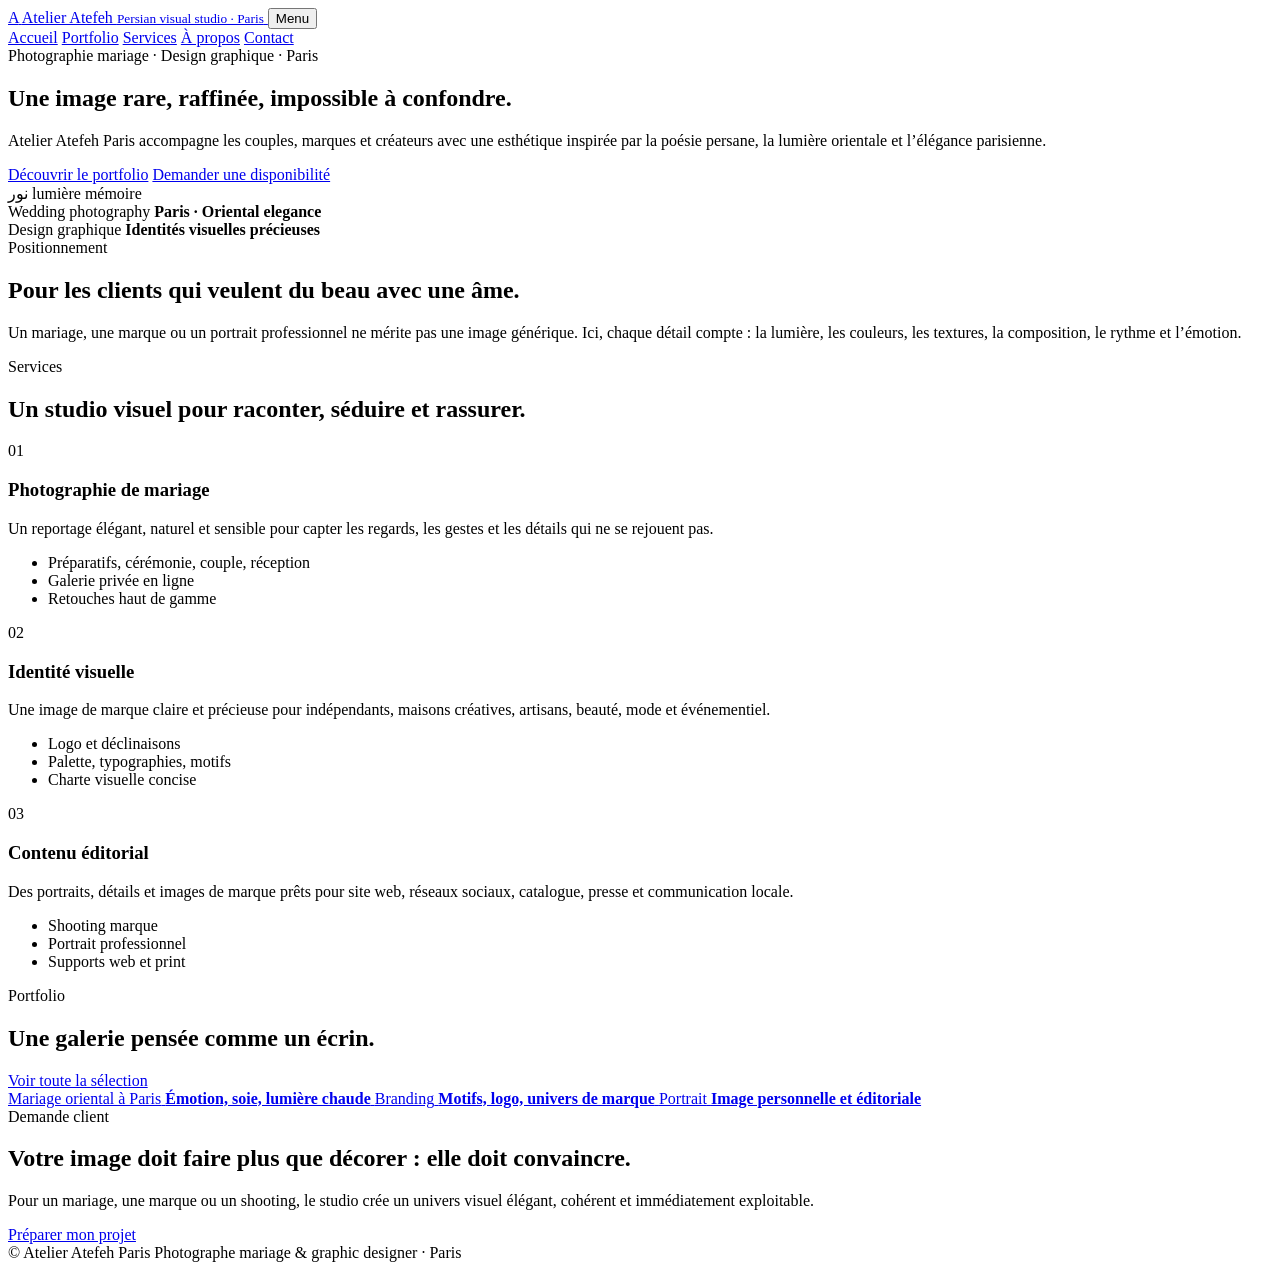
==== index.html @ c250e8d2 "Create index.html" ====
<!DOCTYPE html>
<html lang="fr">
<head>
  <meta charset="UTF-8" />
  <meta name="viewport" content="width=device-width, initial-scale=1.0" />

  <title>Atelier Atefeh Paris — Photographe mariage & graphic designer à Paris</title>

  <meta name="description" content="Atelier Atefeh Paris crée des photographies de mariage élégantes et des identités visuelles premium, inspirées par l’art persan, la lumière orientale et le raffinement parisien." />
  <meta name="keywords" content="photographe mariage Paris, graphic designer Paris, photographe iranienne Paris, mariage oriental Paris, identité visuelle Paris, branding premium Paris" />
  <meta name="author" content="Atelier Atefeh Paris" />
  <meta name="robots" content="index, follow" />
  <meta name="theme-color" content="#071a2f" />

  <meta property="og:title" content="Atelier Atefeh Paris — Persian Visual Studio" />
  <meta property="og:description" content="Photographie de mariage, design graphique et direction artistique inspirés par l’élégance persane et parisienne." />
  <meta property="og:type" content="website" />
  <meta property="og:image" content="assets/og-image.jpg" />

  <link rel="canonical" href="https://votre-utilisateur.github.io/atelier-atefeh-persian/" />
  <link rel="stylesheet" href="styles.css" />
</head>

<body>
  <div class="ornament-bg" aria-hidden="true"></div>

  <header class="topbar">
    <div class="container nav">
      <a class="brand" href="index.html" aria-label="Accueil Atelier Atefeh Paris">
        <span class="brand-symbol">A</span>
        <span>
          Atelier Atefeh
          <small>Persian visual studio · Paris</small>
        </span>
      </a>

      <button class="nav-toggle" type="button" aria-expanded="false">Menu</button>

      <nav class="nav-links" aria-label="Navigation principale">
        <a class="active" href="index.html">Accueil</a>
        <a href="portfolio.html">Portfolio</a>
        <a href="services.html">Services</a>
        <a href="a-propos.html">À propos</a>
        <a href="contact.html">Contact</a>
      </nav>
    </div>
  </header>

  <main>
    <section class="hero">
      <div class="container hero-grid">
        <div class="hero-copy reveal">
          <span class="eyebrow">Photographie mariage · Design graphique · Paris</span>

          <h1>Une image rare, raffinée, impossible à confondre.</h1>

          <p class="lead">
            Atelier Atefeh Paris accompagne les couples, marques et créateurs avec une esthétique inspirée par la poésie persane, la lumière orientale et l’élégance parisienne.
          </p>

          <div class="hero-actions">
            <a class="btn btn-primary" href="portfolio.html">Découvrir le portfolio</a>
            <a class="btn btn-ghost" href="contact.html">Demander une disponibilité</a>
          </div>

          <div class="signature-line">
            <span>نور</span>
            <i></i>
            <span>lumière</span>
            <i></i>
            <span>mémoire</span>
          </div>
        </div>

        <div class="hero-visual reveal">
          <div class="arch-card arch-main">
            <div class="arch-content">
              <span>Wedding photography</span>
              <strong>Paris · Oriental elegance</strong>
            </div>
          </div>

          <div class="mini-card">
            <span>Design graphique</span>
            <strong>Identités visuelles précieuses</strong>
          </div>

          <div class="tile-medallion" aria-hidden="true"></div>
        </div>
      </div>
    </section>

    <section class="section intro-band">
      <div class="container">
        <div class="intro-panel reveal">
          <span class="section-kicker">Positionnement</span>
          <h2>Pour les clients qui veulent du beau avec une âme.</h2>
          <p>
            Un mariage, une marque ou un portrait professionnel ne mérite pas une image générique.
            Ici, chaque détail compte : la lumière, les couleurs, les textures, la composition, le rythme et l’émotion.
          </p>
        </div>
      </div>
    </section>

    <section class="section">
      <div class="container">
        <div class="section-head reveal">
          <span class="section-kicker">Services</span>
          <h2>Un studio visuel pour raconter, séduire et rassurer.</h2>
        </div>

        <div class="service-grid">
          <article class="service-card reveal">
            <div class="service-number">01</div>
            <h3>Photographie de mariage</h3>
            <p>
              Un reportage élégant, naturel et sensible pour capter les regards, les gestes et les détails qui ne se rejouent pas.
            </p>
            <ul>
              <li>Préparatifs, cérémonie, couple, réception</li>
              <li>Galerie privée en ligne</li>
              <li>Retouches haut de gamme</li>
            </ul>
          </article>

          <article class="service-card reveal">
            <div class="service-number">02</div>
            <h3>Identité visuelle</h3>
            <p>
              Une image de marque claire et précieuse pour indépendants, maisons créatives, artisans, beauté, mode et événementiel.
            </p>
            <ul>
              <li>Logo et déclinaisons</li>
              <li>Palette, typographies, motifs</li>
              <li>Charte visuelle concise</li>
            </ul>
          </article>

          <article class="service-card reveal">
            <div class="service-number">03</div>
            <h3>Contenu éditorial</h3>
            <p>
              Des portraits, détails et images de marque prêts pour site web, réseaux sociaux, catalogue, presse et communication locale.
            </p>
            <ul>
              <li>Shooting marque</li>
              <li>Portrait professionnel</li>
              <li>Supports web et print</li>
            </ul>
          </article>
        </div>
      </div>
    </section>

    <section class="section portfolio-preview">
      <div class="container">
        <div class="section-head reveal">
          <span class="section-kicker">Portfolio</span>
          <h2>Une galerie pensée comme un écrin.</h2>
          <a class="text-link" href="portfolio.html">Voir toute la sélection</a>
        </div>

        <div class="gallery-preview">
          <a class="project-card project-large reveal" href="portfolio.html">
            <span>Mariage oriental à Paris</span>
            <strong>Émotion, soie, lumière chaude</strong>
          </a>

          <a class="project-card reveal" href="portfolio.html">
            <span>Branding</span>
            <strong>Motifs, logo, univers de marque</strong>
          </a>

          <a class="project-card reveal" href="portfolio.html">
            <span>Portrait</span>
            <strong>Image personnelle et éditoriale</strong>
          </a>
        </div>
      </div>
    </section>

    <section class="section cta-section">
      <div class="container">
        <div class="cta reveal">
          <div>
            <span class="section-kicker">Demande client</span>
            <h2>Votre image doit faire plus que décorer : elle doit convaincre.</h2>
            <p>
              Pour un mariage, une marque ou un shooting, le studio crée un univers visuel élégant, cohérent et immédiatement exploitable.
            </p>
          </div>

          <a class="btn btn-light" href="contact.html">Préparer mon projet</a>
        </div>
      </div>
    </section>
  </main>

  <footer class="footer">
    <div class="container footer-grid">
      <span>© <span data-year></span> Atelier Atefeh Paris</span>
      <span>Photographe mariage & graphic designer · Paris</span>
    </div>
  </footer>

  <script src="script.js"></script>
</body>
</html>
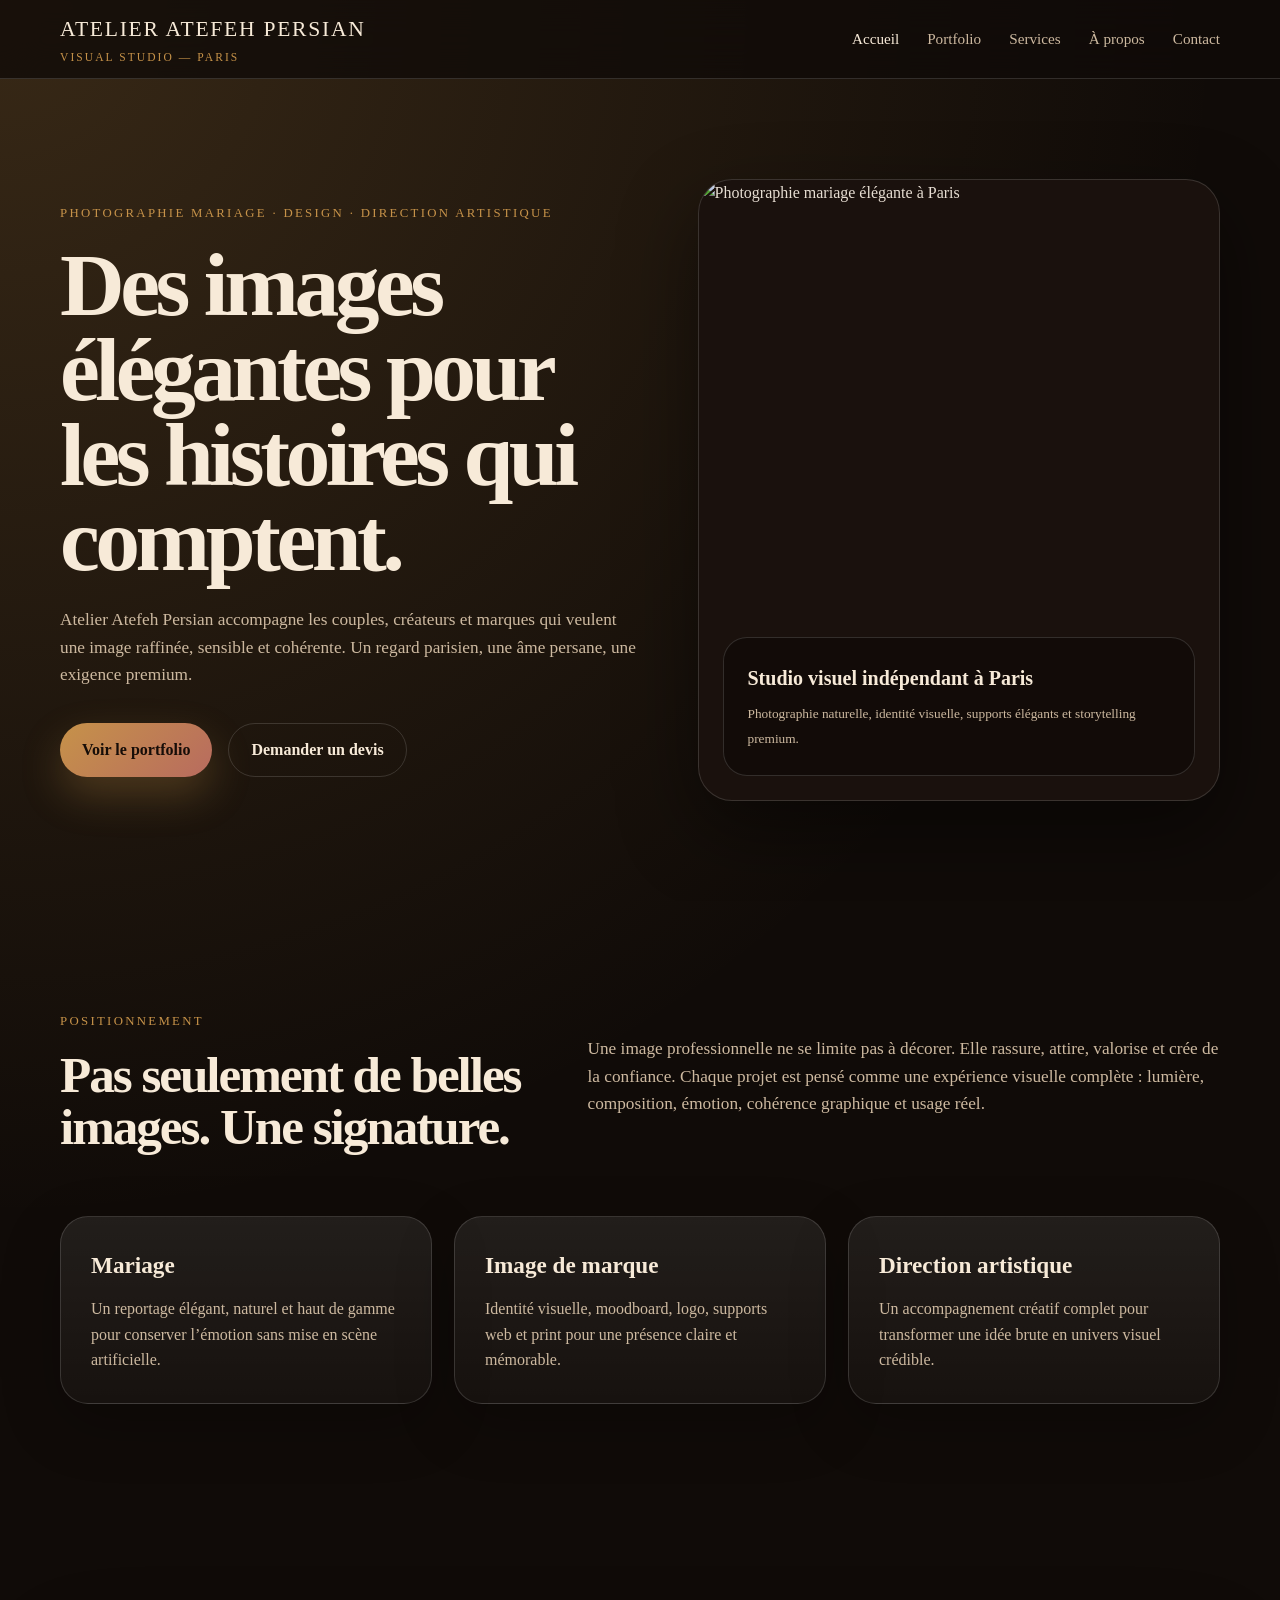
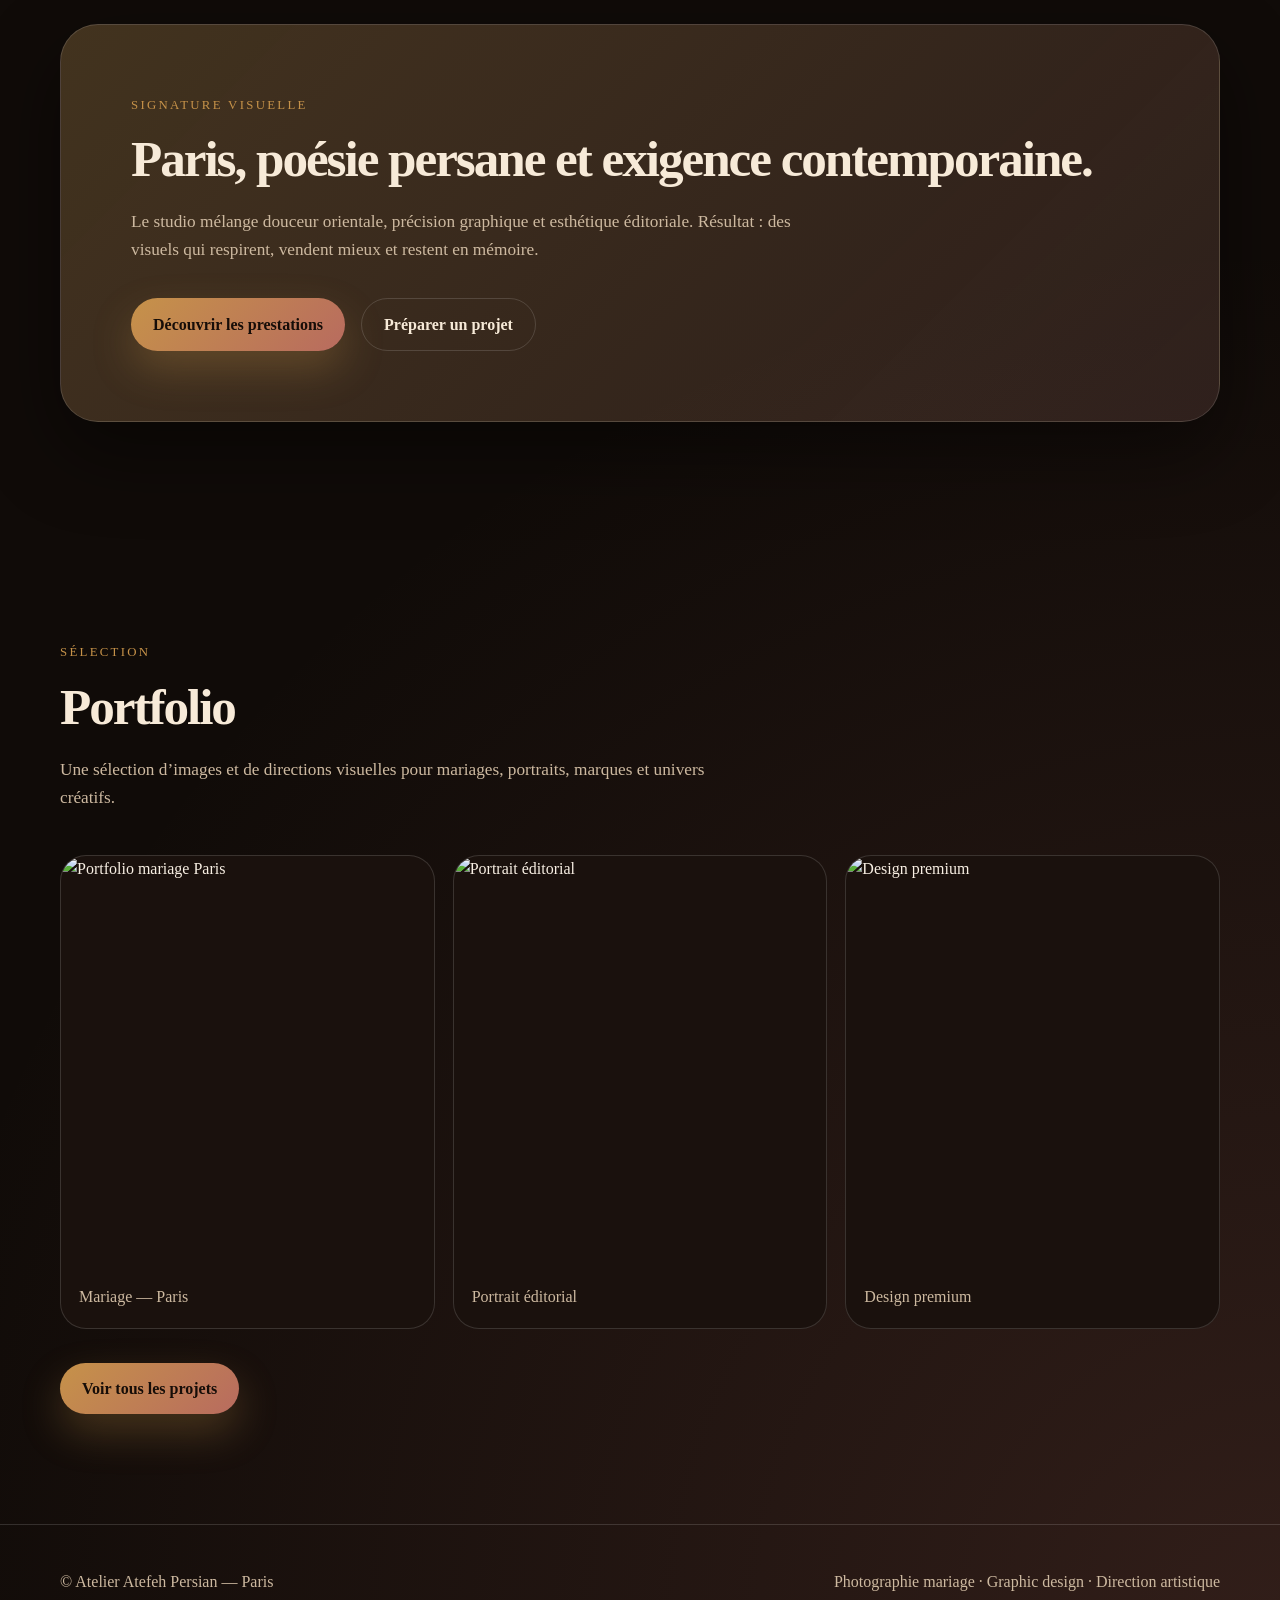
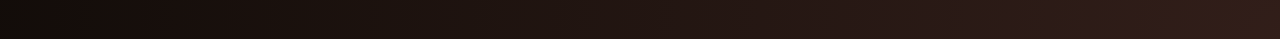
==== commit 6de498e5: "Update branding and content for Atelier Atefeh" ====
--- a/index.html
+++ b/index.html
@@ -4,206 +4,152 @@
   <meta charset="UTF-8" />
   <meta name="viewport" content="width=device-width, initial-scale=1.0" />
 
-  <title>Atelier Atefeh Paris — Photographe mariage & graphic designer à Paris</title>
+  <title>Atelier Atefeh Persian — Photographe mariage & Graphic Designer à Paris</title>
+  <meta name="description" content="Atelier Atefeh Persian, studio visuel à Paris : photographie de mariage, direction artistique, identité visuelle et design premium pour couples, marques et maisons créatives." />
 
-  <meta name="description" content="Atelier Atefeh Paris crée des photographies de mariage élégantes et des identités visuelles premium, inspirées par l’art persan, la lumière orientale et le raffinement parisien." />
-  <meta name="keywords" content="photographe mariage Paris, graphic designer Paris, photographe iranienne Paris, mariage oriental Paris, identité visuelle Paris, branding premium Paris" />
-  <meta name="author" content="Atelier Atefeh Paris" />
-  <meta name="robots" content="index, follow" />
-  <meta name="theme-color" content="#071a2f" />
-
-  <meta property="og:title" content="Atelier Atefeh Paris — Persian Visual Studio" />
-  <meta property="og:description" content="Photographie de mariage, design graphique et direction artistique inspirés par l’élégance persane et parisienne." />
-  <meta property="og:type" content="website" />
-  <meta property="og:image" content="assets/og-image.jpg" />
-
-  <link rel="canonical" href="https://votre-utilisateur.github.io/atelier-atefeh-persian/" />
-  <link rel="stylesheet" href="styles.css" />
+  <link rel="stylesheet" href="style.css" />
 </head>
 
 <body>
-  <div class="ornament-bg" aria-hidden="true"></div>
 
-  <header class="topbar">
-    <div class="container nav">
-      <a class="brand" href="index.html" aria-label="Accueil Atelier Atefeh Paris">
-        <span class="brand-symbol">A</span>
-        <span>
-          Atelier Atefeh
-          <small>Persian visual studio · Paris</small>
-        </span>
-      </a>
+<header class="header">
+  <div class="container nav">
+    <a href="index.html" class="logo">
+      Atelier Atefeh Persian
+      <span>Visual Studio — Paris</span>
+    </a>
 
-      <button class="nav-toggle" type="button" aria-expanded="false">Menu</button>
+    <nav class="menu">
+      <a class="active" href="index.html">Accueil</a>
+      <a href="portfolio.html">Portfolio</a>
+      <a href="services.html">Services</a>
+      <a href="apropos.html">À propos</a>
+      <a href="contact.html">Contact</a>
+    </nav>
+  </div>
+</header>
 
-      <nav class="nav-links" aria-label="Navigation principale">
-        <a class="active" href="index.html">Accueil</a>
-        <a href="portfolio.html">Portfolio</a>
-        <a href="services.html">Services</a>
-        <a href="a-propos.html">À propos</a>
-        <a href="contact.html">Contact</a>
-      </nav>
+<main>
+
+<section class="hero">
+  <div class="container hero-grid">
+    <div>
+      <div class="eyebrow">Photographie mariage · Design · Direction artistique</div>
+
+      <h1>Des images élégantes pour les histoires qui comptent.</h1>
+
+      <p>
+        Atelier Atefeh Persian accompagne les couples, créateurs et marques qui veulent une image raffinée,
+        sensible et cohérente. Un regard parisien, une âme persane, une exigence premium.
+      </p>
+
+      <div class="hero-actions">
+        <a class="btn" href="portfolio.html">Voir le portfolio</a>
+        <a class="btn secondary" href="contact.html">Demander un devis</a>
+      </div>
     </div>
-  </header>
 
-  <main>
-    <section class="hero">
-      <div class="container hero-grid">
-        <div class="hero-copy reveal">
-          <span class="eyebrow">Photographie mariage · Design graphique · Paris</span>
+    <div class="hero-card">
+      <img src="assets/hero.jpg" alt="Photographie mariage élégante à Paris" />
+      <div class="hero-badge">
+        <strong>Studio visuel indépendant à Paris</strong>
+        <small>Photographie naturelle, identité visuelle, supports élégants et storytelling premium.</small>
+      </div>
+    </div>
+  </div>
+</section>
 
-          <h1>Une image rare, raffinée, impossible à confondre.</h1>
+<section class="section">
+  <div class="container split">
+    <div>
+      <div class="eyebrow">Positionnement</div>
+      <h2>Pas seulement de belles images. Une signature.</h2>
+    </div>
 
-          <p class="lead">
-            Atelier Atefeh Paris accompagne les couples, marques et créateurs avec une esthétique inspirée par la poésie persane, la lumière orientale et l’élégance parisienne.
-          </p>
+    <div>
+      <p class="section-intro">
+        Une image professionnelle ne se limite pas à décorer. Elle rassure, attire, valorise et crée de la confiance.
+        Chaque projet est pensé comme une expérience visuelle complète : lumière, composition, émotion,
+        cohérence graphique et usage réel.
+      </p>
+    </div>
+  </div>
 
-          <div class="hero-actions">
-            <a class="btn btn-primary" href="portfolio.html">Découvrir le portfolio</a>
-            <a class="btn btn-ghost" href="contact.html">Demander une disponibilité</a>
-          </div>
+  <div class="container cards">
+    <article class="card">
+      <h3>Mariage</h3>
+      <p>Un reportage élégant, naturel et haut de gamme pour conserver l’émotion sans mise en scène artificielle.</p>
+    </article>
 
-          <div class="signature-line">
-            <span>نور</span>
-            <i></i>
-            <span>lumière</span>
-            <i></i>
-            <span>mémoire</span>
-          </div>
-        </div>
+    <article class="card">
+      <h3>Image de marque</h3>
+      <p>Identité visuelle, moodboard, logo, supports web et print pour une présence claire et mémorable.</p>
+    </article>
 
-        <div class="hero-visual reveal">
-          <div class="arch-card arch-main">
-            <div class="arch-content">
-              <span>Wedding photography</span>
-              <strong>Paris · Oriental elegance</strong>
-            </div>
-          </div>
+    <article class="card">
+      <h3>Direction artistique</h3>
+      <p>Un accompagnement créatif complet pour transformer une idée brute en univers visuel crédible.</p>
+    </article>
+  </div>
+</section>
 
-          <div class="mini-card">
-            <span>Design graphique</span>
-            <strong>Identités visuelles précieuses</strong>
-          </div>
+<section class="section">
+  <div class="container">
+    <div class="banner">
+      <div class="eyebrow">Signature visuelle</div>
+      <h2>Paris, poésie persane et exigence contemporaine.</h2>
+      <p class="section-intro">
+        Le studio mélange douceur orientale, précision graphique et esthétique éditoriale.
+        Résultat : des visuels qui respirent, vendent mieux et restent en mémoire.
+      </p>
 
-          <div class="tile-medallion" aria-hidden="true"></div>
-        </div>
+      <div class="hero-actions">
+        <a class="btn" href="services.html">Découvrir les prestations</a>
+        <a class="btn secondary" href="contact.html">Préparer un projet</a>
       </div>
-    </section>
+    </div>
+  </div>
+</section>
 
-    <section class="section intro-band">
-      <div class="container">
-        <div class="intro-panel reveal">
-          <span class="section-kicker">Positionnement</span>
-          <h2>Pour les clients qui veulent du beau avec une âme.</h2>
-          <p>
-            Un mariage, une marque ou un portrait professionnel ne mérite pas une image générique.
-            Ici, chaque détail compte : la lumière, les couleurs, les textures, la composition, le rythme et l’émotion.
-          </p>
-        </div>
-      </div>
-    </section>
+<section class="section">
+  <div class="container">
+    <div class="eyebrow">Sélection</div>
+    <h2>Portfolio</h2>
+    <p class="section-intro">
+      Une sélection d’images et de directions visuelles pour mariages, portraits, marques et univers créatifs.
+    </p>
 
-    <section class="section">
-      <div class="container">
-        <div class="section-head reveal">
-          <span class="section-kicker">Services</span>
-          <h2>Un studio visuel pour raconter, séduire et rassurer.</h2>
-        </div>
+    <div class="gallery">
+      <figure>
+        <img src="assets/portfolio-1.jpg" alt="Portfolio mariage Paris" />
+        <figcaption>Mariage — Paris</figcaption>
+      </figure>
 
-        <div class="service-grid">
-          <article class="service-card reveal">
-            <div class="service-number">01</div>
-            <h3>Photographie de mariage</h3>
-            <p>
-              Un reportage élégant, naturel et sensible pour capter les regards, les gestes et les détails qui ne se rejouent pas.
-            </p>
-            <ul>
-              <li>Préparatifs, cérémonie, couple, réception</li>
-              <li>Galerie privée en ligne</li>
-              <li>Retouches haut de gamme</li>
-            </ul>
-          </article>
+      <figure>
+        <img src="assets/portfolio-2.jpg" alt="Portrait éditorial" />
+        <figcaption>Portrait éditorial</figcaption>
+      </figure>
 
-          <article class="service-card reveal">
-            <div class="service-number">02</div>
-            <h3>Identité visuelle</h3>
-            <p>
-              Une image de marque claire et précieuse pour indépendants, maisons créatives, artisans, beauté, mode et événementiel.
-            </p>
-            <ul>
-              <li>Logo et déclinaisons</li>
-              <li>Palette, typographies, motifs</li>
-              <li>Charte visuelle concise</li>
-            </ul>
-          </article>
+      <figure>
+        <img src="assets/portfolio-3.jpg" alt="Design premium" />
+        <figcaption>Design premium</figcaption>
+      </figure>
+    </div>
 
-          <article class="service-card reveal">
-            <div class="service-number">03</div>
-            <h3>Contenu éditorial</h3>
-            <p>
-              Des portraits, détails et images de marque prêts pour site web, réseaux sociaux, catalogue, presse et communication locale.
-            </p>
-            <ul>
-              <li>Shooting marque</li>
-              <li>Portrait professionnel</li>
-              <li>Supports web et print</li>
-            </ul>
-          </article>
-        </div>
-      </div>
-    </section>
+    <div class="hero-actions">
+      <a class="btn" href="portfolio.html">Voir tous les projets</a>
+    </div>
+  </div>
+</section>
 
-    <section class="section portfolio-preview">
-      <div class="container">
-        <div class="section-head reveal">
-          <span class="section-kicker">Portfolio</span>
-          <h2>Une galerie pensée comme un écrin.</h2>
-          <a class="text-link" href="portfolio.html">Voir toute la sélection</a>
-        </div>
+</main>
 
-        <div class="gallery-preview">
-          <a class="project-card project-large reveal" href="portfolio.html">
-            <span>Mariage oriental à Paris</span>
-            <strong>Émotion, soie, lumière chaude</strong>
-          </a>
+<footer class="footer">
+  <div class="container footer-inner">
+    <p>© Atelier Atefeh Persian — Paris</p>
+    <p>Photographie mariage · Graphic design · Direction artistique</p>
+  </div>
+</footer>
 
-          <a class="project-card reveal" href="portfolio.html">
-            <span>Branding</span>
-            <strong>Motifs, logo, univers de marque</strong>
-          </a>
-
-          <a class="project-card reveal" href="portfolio.html">
-            <span>Portrait</span>
-            <strong>Image personnelle et éditoriale</strong>
-          </a>
-        </div>
-      </div>
-    </section>
-
-    <section class="section cta-section">
-      <div class="container">
-        <div class="cta reveal">
-          <div>
-            <span class="section-kicker">Demande client</span>
-            <h2>Votre image doit faire plus que décorer : elle doit convaincre.</h2>
-            <p>
-              Pour un mariage, une marque ou un shooting, le studio crée un univers visuel élégant, cohérent et immédiatement exploitable.
-            </p>
-          </div>
-
-          <a class="btn btn-light" href="contact.html">Préparer mon projet</a>
-        </div>
-      </div>
-    </section>
-  </main>
-
-  <footer class="footer">
-    <div class="container footer-grid">
-      <span>© <span data-year></span> Atelier Atefeh Paris</span>
-      <span>Photographe mariage & graphic designer · Paris</span>
-    </div>
-  </footer>
-
-  <script src="script.js"></script>
 </body>
 </html>
--- a/style.css
+++ b/style.css
@@ -0,0 +1,383 @@
+:root {
+  --bg: #100b08;
+  --bg-soft: #1a110d;
+  --cream: #f7ead8;
+  --sand: #d8b985;
+  --gold: #c69249;
+  --rose: #b86b5f;
+  --text: #f8efe3;
+  --muted: #cdb9a0;
+  --line: rgba(255,255,255,0.14);
+  --shadow: 0 30px 80px rgba(0,0,0,0.45);
+}
+
+* {
+  margin: 0;
+  padding: 0;
+  box-sizing: border-box;
+}
+
+html {
+  scroll-behavior: smooth;
+}
+
+body {
+  font-family: "Georgia", "Times New Roman", serif;
+  background:
+    radial-gradient(circle at top left, rgba(198,146,73,0.22), transparent 35%),
+    radial-gradient(circle at bottom right, rgba(184,107,95,0.20), transparent 40%),
+    var(--bg);
+  color: var(--text);
+  line-height: 1.6;
+}
+
+img {
+  width: 100%;
+  display: block;
+}
+
+a {
+  color: inherit;
+  text-decoration: none;
+}
+
+.container {
+  width: min(1160px, 92%);
+  margin: auto;
+}
+
+.header {
+  position: sticky;
+  top: 0;
+  z-index: 50;
+  backdrop-filter: blur(20px);
+  background: rgba(16,11,8,0.78);
+  border-bottom: 1px solid var(--line);
+}
+
+.nav {
+  min-height: 78px;
+  display: flex;
+  align-items: center;
+  justify-content: space-between;
+}
+
+.logo {
+  font-size: 1.35rem;
+  letter-spacing: 0.08em;
+  text-transform: uppercase;
+  color: var(--cream);
+}
+
+.logo span {
+  display: block;
+  font-size: 0.72rem;
+  letter-spacing: 0.18em;
+  color: var(--gold);
+  margin-top: 2px;
+}
+
+.menu {
+  display: flex;
+  gap: 28px;
+  align-items: center;
+}
+
+.menu a {
+  color: var(--muted);
+  font-size: 0.95rem;
+}
+
+.menu a:hover,
+.menu a.active {
+  color: var(--cream);
+}
+
+.btn {
+  display: inline-flex;
+  align-items: center;
+  justify-content: center;
+  padding: 13px 22px;
+  border-radius: 999px;
+  background: linear-gradient(135deg, var(--gold), var(--rose));
+  color: #160d08;
+  font-weight: 700;
+  box-shadow: 0 18px 40px rgba(198,146,73,0.28);
+  border: none;
+}
+
+.btn.secondary {
+  background: transparent;
+  color: var(--cream);
+  border: 1px solid var(--line);
+  box-shadow: none;
+}
+
+.hero {
+  min-height: calc(100vh - 78px);
+  display: grid;
+  align-items: center;
+  position: relative;
+  overflow: hidden;
+}
+
+.hero-grid {
+  display: grid;
+  grid-template-columns: 1.05fr 0.95fr;
+  gap: 60px;
+  align-items: center;
+  padding: 80px 0;
+}
+
+.eyebrow {
+  color: var(--gold);
+  text-transform: uppercase;
+  letter-spacing: 0.18em;
+  font-size: 0.8rem;
+  margin-bottom: 18px;
+}
+
+h1 {
+  font-size: clamp(3rem, 7vw, 6.8rem);
+  line-height: 0.95;
+  color: var(--cream);
+  letter-spacing: -0.05em;
+}
+
+h2 {
+  font-size: clamp(2.2rem, 4vw, 4rem);
+  line-height: 1;
+  color: var(--cream);
+  letter-spacing: -0.04em;
+  margin-bottom: 22px;
+}
+
+h3 {
+  font-size: 1.45rem;
+  color: var(--cream);
+  margin-bottom: 12px;
+}
+
+.hero p,
+.section-intro {
+  color: var(--muted);
+  font-size: 1.08rem;
+  max-width: 680px;
+  margin-top: 24px;
+}
+
+.hero-actions {
+  display: flex;
+  gap: 16px;
+  flex-wrap: wrap;
+  margin-top: 34px;
+}
+
+.hero-card {
+  position: relative;
+  border-radius: 34px;
+  overflow: hidden;
+  min-height: 620px;
+  box-shadow: var(--shadow);
+  background: var(--bg-soft);
+  border: 1px solid var(--line);
+}
+
+.hero-card img {
+  height: 620px;
+  object-fit: cover;
+  opacity: 0.92;
+}
+
+.hero-badge {
+  position: absolute;
+  left: 24px;
+  right: 24px;
+  bottom: 24px;
+  padding: 24px;
+  border-radius: 24px;
+  background: rgba(16,11,8,0.72);
+  backdrop-filter: blur(18px);
+  border: 1px solid var(--line);
+}
+
+.hero-badge strong {
+  display: block;
+  font-size: 1.25rem;
+  color: var(--cream);
+  margin-bottom: 6px;
+}
+
+.hero-badge small {
+  color: var(--muted);
+}
+
+.section {
+  padding: 110px 0;
+}
+
+.split {
+  display: grid;
+  grid-template-columns: 0.85fr 1.15fr;
+  gap: 60px;
+  align-items: start;
+}
+
+.cards {
+  display: grid;
+  grid-template-columns: repeat(3, 1fr);
+  gap: 22px;
+  margin-top: 42px;
+}
+
+.card {
+  padding: 30px;
+  border-radius: 28px;
+  background: linear-gradient(180deg, rgba(255,255,255,0.08), rgba(255,255,255,0.03));
+  border: 1px solid var(--line);
+  box-shadow: 0 20px 60px rgba(0,0,0,0.24);
+}
+
+.card p,
+.card li {
+  color: var(--muted);
+}
+
+.card ul {
+  margin: 18px 0 0 18px;
+}
+
+.price {
+  margin-top: 22px;
+  color: var(--gold);
+  font-weight: 700;
+  font-size: 1.1rem;
+}
+
+.gallery {
+  display: grid;
+  grid-template-columns: repeat(3, 1fr);
+  gap: 18px;
+  margin-top: 44px;
+}
+
+.gallery figure {
+  border-radius: 26px;
+  overflow: hidden;
+  background: var(--bg-soft);
+  border: 1px solid var(--line);
+}
+
+.gallery img {
+  height: 410px;
+  object-fit: cover;
+  transition: transform 0.7s ease;
+}
+
+.gallery figure:hover img {
+  transform: scale(1.06);
+}
+
+.gallery figcaption {
+  padding: 18px;
+  color: var(--muted);
+}
+
+.banner {
+  padding: 70px;
+  border-radius: 38px;
+  background:
+    linear-gradient(135deg, rgba(198,146,73,0.24), rgba(184,107,95,0.12)),
+    rgba(255,255,255,0.04);
+  border: 1px solid var(--line);
+  box-shadow: var(--shadow);
+}
+
+.about-box {
+  border-radius: 32px;
+  overflow: hidden;
+  border: 1px solid var(--line);
+  background: var(--bg-soft);
+}
+
+.about-box img {
+  height: 520px;
+  object-fit: cover;
+}
+
+.footer {
+  padding: 44px 0;
+  border-top: 1px solid var(--line);
+  color: var(--muted);
+}
+
+.footer-inner {
+  display: flex;
+  justify-content: space-between;
+  gap: 20px;
+  flex-wrap: wrap;
+}
+
+.form {
+  display: grid;
+  gap: 16px;
+  margin-top: 30px;
+}
+
+input,
+textarea,
+select {
+  width: 100%;
+  padding: 16px 18px;
+  border-radius: 18px;
+  border: 1px solid var(--line);
+  background: rgba(255,255,255,0.06);
+  color: var(--cream);
+  font: inherit;
+}
+
+textarea {
+  min-height: 160px;
+}
+
+.page-hero {
+  padding: 100px 0 50px;
+}
+
+@media (max-width: 900px) {
+  .nav {
+    align-items: flex-start;
+    padding: 18px 0;
+    gap: 18px;
+    flex-direction: column;
+  }
+
+  .menu {
+    flex-wrap: wrap;
+    gap: 14px;
+  }
+
+  .hero-grid,
+  .split {
+    grid-template-columns: 1fr;
+  }
+
+  .hero-card,
+  .hero-card img {
+    min-height: 480px;
+    height: 480px;
+  }
+
+  .cards,
+  .gallery {
+    grid-template-columns: 1fr;
+  }
+
+  .banner {
+    padding: 34px;
+  }
+
+  .section {
+    padding: 70px 0;
+  }
+}
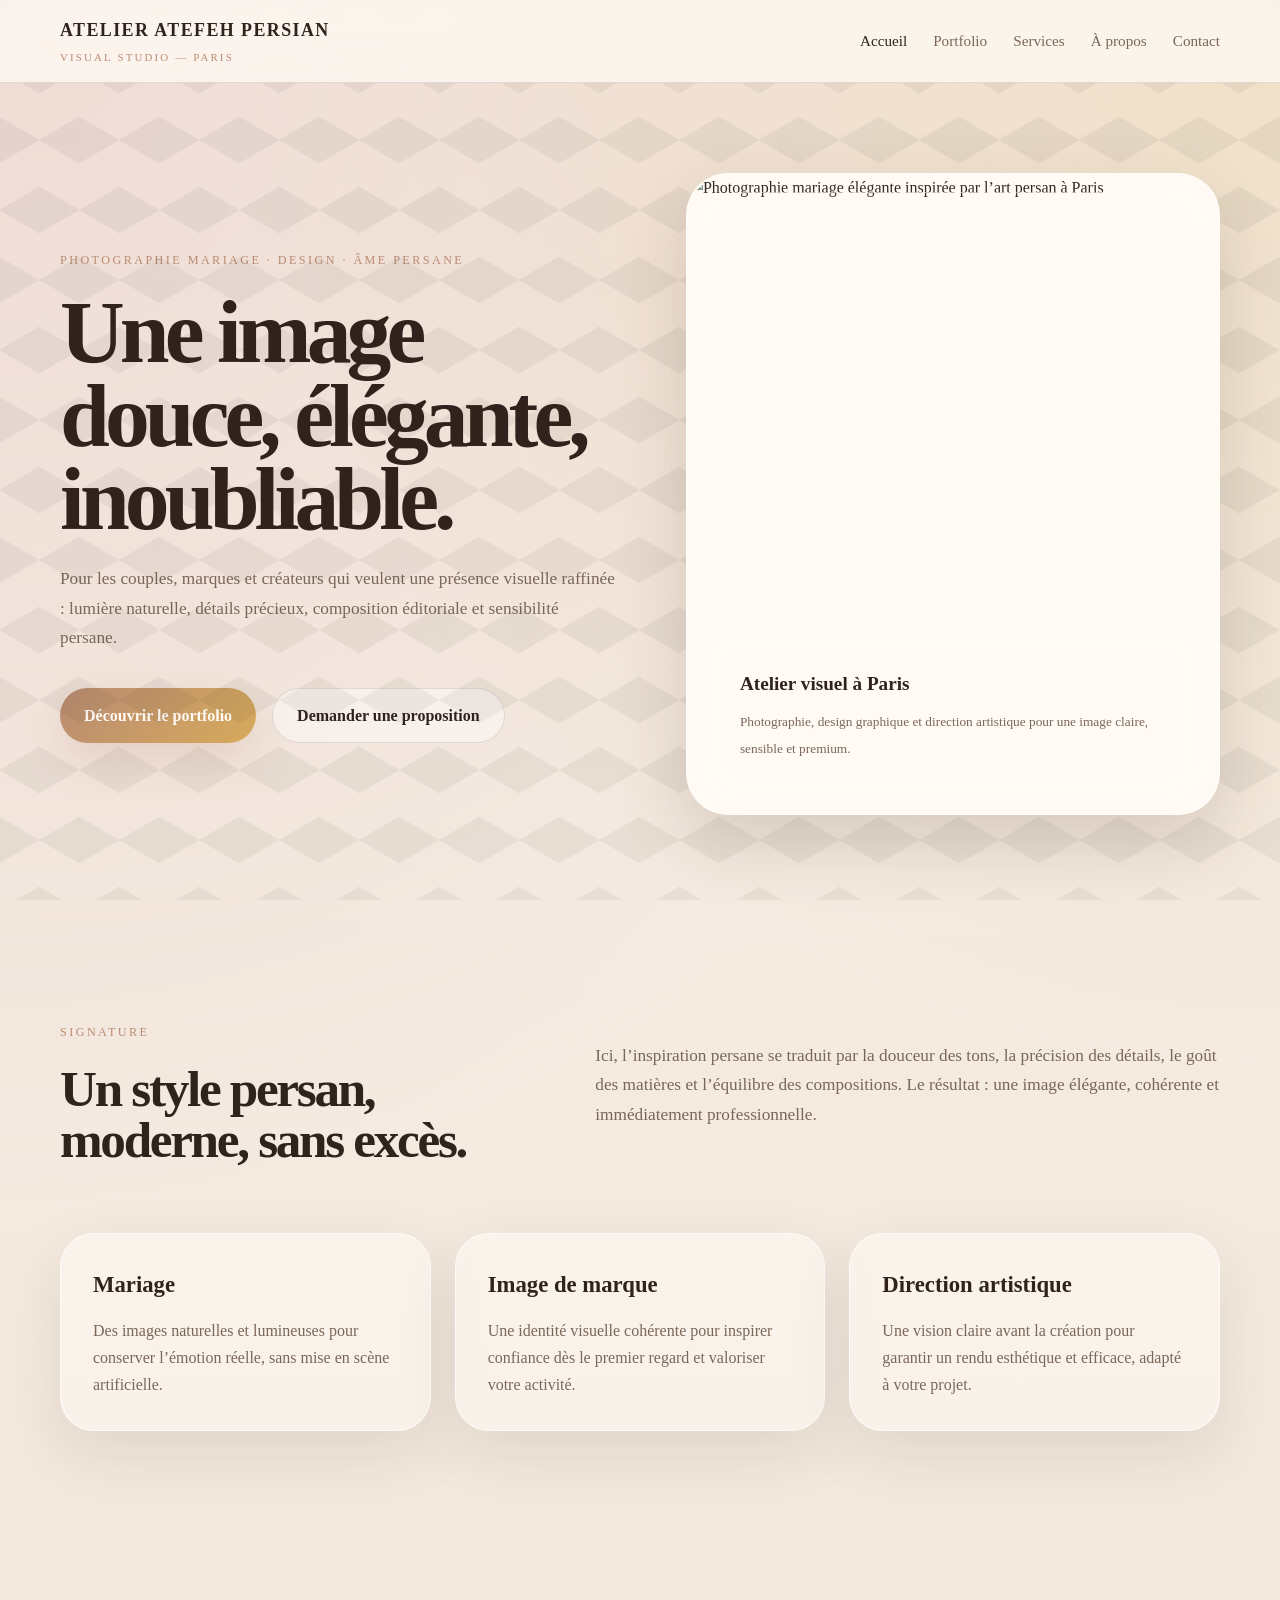
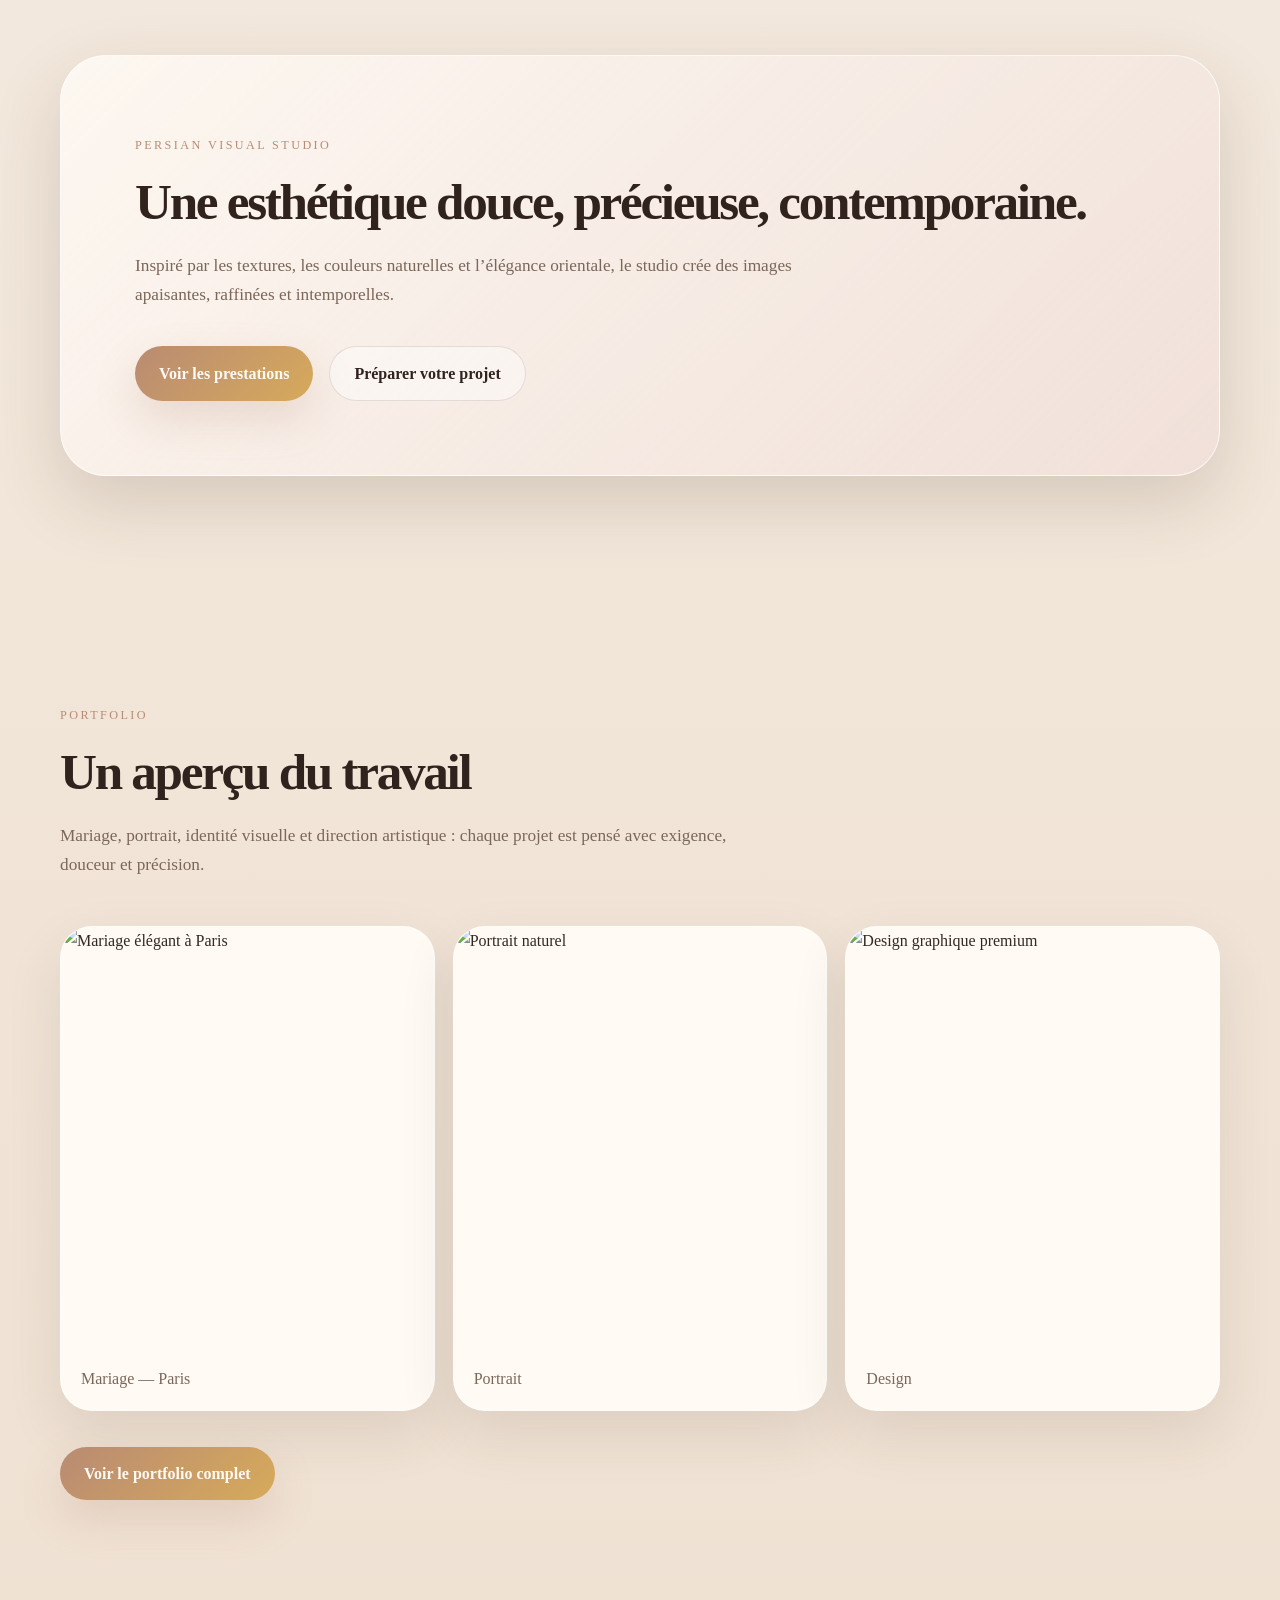
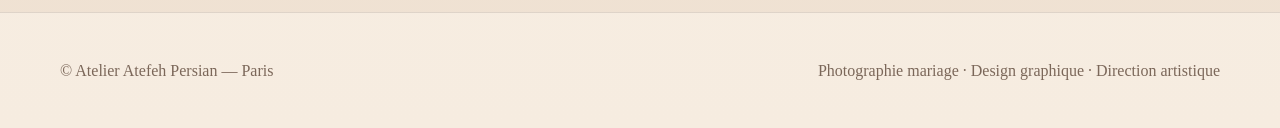
==== commit 1769be13: "Update index.html" ====
--- a/index.html
+++ b/index.html
@@ -4,8 +4,8 @@
   <meta charset="UTF-8" />
   <meta name="viewport" content="width=device-width, initial-scale=1.0" />
 
-  <title>Atelier Atefeh Persian — Photographe mariage & Graphic Designer à Paris</title>
-  <meta name="description" content="Atelier Atefeh Persian, studio visuel à Paris : photographie de mariage, direction artistique, identité visuelle et design premium pour couples, marques et maisons créatives." />
+  <title>Atelier Atefeh Persian — Photographe mariage & Design à Paris</title>
+  <meta name="description" content="Studio visuel à Paris. Photographie de mariage, design graphique et direction artistique avec une esthétique douce et élégante inspirée de l’univers persan." />
 
   <link rel="stylesheet" href="style.css" />
 </head>
@@ -34,26 +34,26 @@
 <section class="hero">
   <div class="container hero-grid">
     <div>
-      <div class="eyebrow">Photographie mariage · Design · Direction artistique</div>
+      <div class="eyebrow">Photographie mariage · Design · Âme persane</div>
 
-      <h1>Des images élégantes pour les histoires qui comptent.</h1>
+      <h1>Une image douce, élégante, inoubliable.</h1>
 
       <p>
-        Atelier Atefeh Persian accompagne les couples, créateurs et marques qui veulent une image raffinée,
-        sensible et cohérente. Un regard parisien, une âme persane, une exigence premium.
+        Pour les couples, marques et créateurs qui veulent une présence visuelle raffinée :
+        lumière naturelle, détails précieux, composition éditoriale et sensibilité persane.
       </p>
 
       <div class="hero-actions">
-        <a class="btn" href="portfolio.html">Voir le portfolio</a>
-        <a class="btn secondary" href="contact.html">Demander un devis</a>
+        <a class="btn" href="portfolio.html">Découvrir le portfolio</a>
+        <a class="btn secondary" href="contact.html">Demander une proposition</a>
       </div>
     </div>
 
     <div class="hero-card">
-      <img src="assets/hero.jpg" alt="Photographie mariage élégante à Paris" />
+      <img src="assets/hero.jpg" alt="Photographie mariage élégante inspirée par l’art persan à Paris" />
       <div class="hero-badge">
-        <strong>Studio visuel indépendant à Paris</strong>
-        <small>Photographie naturelle, identité visuelle, supports élégants et storytelling premium.</small>
+        <strong>Atelier visuel à Paris</strong>
+        <small>Photographie, design graphique et direction artistique pour une image claire, sensible et premium.</small>
       </div>
     </div>
   </div>
@@ -62,15 +62,15 @@
 <section class="section">
   <div class="container split">
     <div>
-      <div class="eyebrow">Positionnement</div>
-      <h2>Pas seulement de belles images. Une signature.</h2>
+      <div class="eyebrow">Signature</div>
+      <h2>Un style persan, moderne, sans excès.</h2>
     </div>
 
     <div>
       <p class="section-intro">
-        Une image professionnelle ne se limite pas à décorer. Elle rassure, attire, valorise et crée de la confiance.
-        Chaque projet est pensé comme une expérience visuelle complète : lumière, composition, émotion,
-        cohérence graphique et usage réel.
+        Ici, l’inspiration persane se traduit par la douceur des tons, la précision des détails,
+        le goût des matières et l’équilibre des compositions. Le résultat : une image élégante,
+        cohérente et immédiatement professionnelle.
       </p>
     </div>
   </div>
@@ -78,17 +78,26 @@
   <div class="container cards">
     <article class="card">
       <h3>Mariage</h3>
-      <p>Un reportage élégant, naturel et haut de gamme pour conserver l’émotion sans mise en scène artificielle.</p>
+      <p>
+        Des images naturelles et lumineuses pour conserver l’émotion réelle,
+        sans mise en scène artificielle.
+      </p>
     </article>
 
     <article class="card">
       <h3>Image de marque</h3>
-      <p>Identité visuelle, moodboard, logo, supports web et print pour une présence claire et mémorable.</p>
+      <p>
+        Une identité visuelle cohérente pour inspirer confiance dès le premier regard
+        et valoriser votre activité.
+      </p>
     </article>
 
     <article class="card">
       <h3>Direction artistique</h3>
-      <p>Un accompagnement créatif complet pour transformer une idée brute en univers visuel crédible.</p>
+      <p>
+        Une vision claire avant la création pour garantir un rendu esthétique et efficace,
+        adapté à votre projet.
+      </p>
     </article>
   </div>
 </section>
@@ -96,16 +105,16 @@
 <section class="section">
   <div class="container">
     <div class="banner">
-      <div class="eyebrow">Signature visuelle</div>
-      <h2>Paris, poésie persane et exigence contemporaine.</h2>
+      <div class="eyebrow">Persian visual studio</div>
+      <h2>Une esthétique douce, précieuse, contemporaine.</h2>
       <p class="section-intro">
-        Le studio mélange douceur orientale, précision graphique et esthétique éditoriale.
-        Résultat : des visuels qui respirent, vendent mieux et restent en mémoire.
+        Inspiré par les textures, les couleurs naturelles et l’élégance orientale,
+        le studio crée des images apaisantes, raffinées et intemporelles.
       </p>
 
       <div class="hero-actions">
-        <a class="btn" href="services.html">Découvrir les prestations</a>
-        <a class="btn secondary" href="contact.html">Préparer un projet</a>
+        <a class="btn" href="services.html">Voir les prestations</a>
+        <a class="btn secondary" href="contact.html">Préparer votre projet</a>
       </div>
     </div>
   </div>
@@ -113,31 +122,33 @@
 
 <section class="section">
   <div class="container">
-    <div class="eyebrow">Sélection</div>
-    <h2>Portfolio</h2>
+    <div class="eyebrow">Portfolio</div>
+    <h2>Un aperçu du travail</h2>
+
     <p class="section-intro">
-      Une sélection d’images et de directions visuelles pour mariages, portraits, marques et univers créatifs.
+      Mariage, portrait, identité visuelle et direction artistique : chaque projet est pensé
+      avec exigence, douceur et précision.
     </p>
 
     <div class="gallery">
       <figure>
-        <img src="assets/portfolio-1.jpg" alt="Portfolio mariage Paris" />
+        <img src="assets/portfolio-1.jpg" alt="Mariage élégant à Paris" />
         <figcaption>Mariage — Paris</figcaption>
       </figure>
 
       <figure>
-        <img src="assets/portfolio-2.jpg" alt="Portrait éditorial" />
-        <figcaption>Portrait éditorial</figcaption>
+        <img src="assets/portfolio-2.jpg" alt="Portrait naturel" />
+        <figcaption>Portrait</figcaption>
       </figure>
 
       <figure>
-        <img src="assets/portfolio-3.jpg" alt="Design premium" />
-        <figcaption>Design premium</figcaption>
+        <img src="assets/portfolio-3.jpg" alt="Design graphique premium" />
+        <figcaption>Design</figcaption>
       </figure>
     </div>
 
     <div class="hero-actions">
-      <a class="btn" href="portfolio.html">Voir tous les projets</a>
+      <a class="btn" href="portfolio.html">Voir le portfolio complet</a>
     </div>
   </div>
 </section>
@@ -147,7 +158,7 @@
 <footer class="footer">
   <div class="container footer-inner">
     <p>© Atelier Atefeh Persian — Paris</p>
-    <p>Photographie mariage · Graphic design · Direction artistique</p>
+    <p>Photographie mariage · Design graphique · Direction artistique</p>
   </div>
 </footer>
 
--- a/style.css
+++ b/style.css
@@ -1,14 +1,15 @@
 :root {
-  --bg: #100b08;
-  --bg-soft: #1a110d;
-  --cream: #f7ead8;
-  --sand: #d8b985;
-  --gold: #c69249;
-  --rose: #b86b5f;
-  --text: #f8efe3;
-  --muted: #cdb9a0;
-  --line: rgba(255,255,255,0.14);
-  --shadow: 0 30px 80px rgba(0,0,0,0.45);
+  --bg: #f7efe7;
+  --bg-2: #efe1d2;
+  --ink: #30231d;
+  --muted: #7b6759;
+  --cream: #fffaf4;
+  --rose: #d8a6a1;
+  --clay: #b98b73;
+  --saffron: #d7aa5b;
+  --pistachio: #9ca98a;
+  --line: rgba(48, 35, 29, 0.12);
+  --shadow: 0 26px 70px rgba(63, 43, 34, 0.16);
 }
 
 * {
@@ -23,12 +24,27 @@
 
 body {
   font-family: "Georgia", "Times New Roman", serif;
+  color: var(--ink);
   background:
-    radial-gradient(circle at top left, rgba(198,146,73,0.22), transparent 35%),
-    radial-gradient(circle at bottom right, rgba(184,107,95,0.20), transparent 40%),
-    var(--bg);
-  color: var(--text);
-  line-height: 1.6;
+    radial-gradient(circle at top left, rgba(216,166,161,0.26), transparent 34%),
+    radial-gradient(circle at top right, rgba(215,170,91,0.22), transparent 30%),
+    linear-gradient(180deg, var(--bg), var(--bg-2));
+  line-height: 1.7;
+}
+
+body::before {
+  content: "";
+  position: fixed;
+  inset: 0;
+  pointer-events: none;
+  opacity: 0.055;
+  background-image:
+    linear-gradient(30deg, var(--ink) 12%, transparent 12.5%, transparent 87%, var(--ink) 87.5%, var(--ink)),
+    linear-gradient(150deg, var(--ink) 12%, transparent 12.5%, transparent 87%, var(--ink) 87.5%, var(--ink)),
+    linear-gradient(30deg, var(--ink) 12%, transparent 12.5%, transparent 87%, var(--ink) 87.5%, var(--ink)),
+    linear-gradient(150deg, var(--ink) 12%, transparent 12.5%, transparent 87%, var(--ink) 87.5%, var(--ink));
+  background-size: 80px 140px;
+  background-position: 0 0, 0 0, 40px 70px, 40px 70px;
 }
 
 img {
@@ -50,36 +66,38 @@
   position: sticky;
   top: 0;
   z-index: 50;
-  backdrop-filter: blur(20px);
-  background: rgba(16,11,8,0.78);
+  backdrop-filter: blur(24px);
+  background: rgba(255, 250, 244, 0.78);
   border-bottom: 1px solid var(--line);
 }
 
 .nav {
-  min-height: 78px;
+  min-height: 82px;
   display: flex;
   align-items: center;
   justify-content: space-between;
 }
 
 .logo {
-  font-size: 1.35rem;
+  color: var(--ink);
+  font-size: 1.12rem;
   letter-spacing: 0.08em;
   text-transform: uppercase;
-  color: var(--cream);
+  font-weight: 700;
 }
 
 .logo span {
   display: block;
-  font-size: 0.72rem;
-  letter-spacing: 0.18em;
-  color: var(--gold);
-  margin-top: 2px;
+  margin-top: 3px;
+  color: var(--clay);
+  font-size: 0.68rem;
+  letter-spacing: 0.2em;
+  font-weight: 400;
 }
 
 .menu {
   display: flex;
-  gap: 28px;
+  gap: 26px;
   align-items: center;
 }
 
@@ -90,71 +108,70 @@
 
 .menu a:hover,
 .menu a.active {
-  color: var(--cream);
+  color: var(--ink);
 }
 
 .btn {
   display: inline-flex;
   align-items: center;
   justify-content: center;
-  padding: 13px 22px;
+  padding: 13px 24px;
   border-radius: 999px;
-  background: linear-gradient(135deg, var(--gold), var(--rose));
-  color: #160d08;
+  background: linear-gradient(135deg, var(--clay), var(--saffron));
+  color: #fffaf4;
   font-weight: 700;
-  box-shadow: 0 18px 40px rgba(198,146,73,0.28);
-  border: none;
+  border: 0;
+  box-shadow: 0 18px 42px rgba(185, 139, 115, 0.24);
 }
 
 .btn.secondary {
-  background: transparent;
-  color: var(--cream);
+  background: rgba(255,255,255,0.42);
+  color: var(--ink);
   border: 1px solid var(--line);
   box-shadow: none;
 }
 
 .hero {
-  min-height: calc(100vh - 78px);
+  min-height: calc(100vh - 82px);
   display: grid;
   align-items: center;
-  position: relative;
-  overflow: hidden;
 }
 
 .hero-grid {
   display: grid;
-  grid-template-columns: 1.05fr 0.95fr;
-  gap: 60px;
+  grid-template-columns: 1.02fr 0.98fr;
+  gap: 70px;
   align-items: center;
-  padding: 80px 0;
+  padding: 90px 0;
 }
 
 .eyebrow {
-  color: var(--gold);
+  display: inline-flex;
+  margin-bottom: 20px;
+  color: var(--clay);
   text-transform: uppercase;
-  letter-spacing: 0.18em;
-  font-size: 0.8rem;
-  margin-bottom: 18px;
+  letter-spacing: 0.2em;
+  font-size: 0.76rem;
 }
 
 h1 {
-  font-size: clamp(3rem, 7vw, 6.8rem);
-  line-height: 0.95;
-  color: var(--cream);
-  letter-spacing: -0.05em;
+  font-size: clamp(3.1rem, 7vw, 6.9rem);
+  line-height: 0.93;
+  letter-spacing: -0.055em;
+  color: var(--ink);
 }
 
 h2 {
-  font-size: clamp(2.2rem, 4vw, 4rem);
+  font-size: clamp(2.25rem, 4vw, 4.25rem);
   line-height: 1;
-  color: var(--cream);
-  letter-spacing: -0.04em;
+  letter-spacing: -0.045em;
+  color: var(--ink);
   margin-bottom: 22px;
 }
 
 h3 {
-  font-size: 1.45rem;
-  color: var(--cream);
+  color: var(--ink);
+  font-size: 1.42rem;
   margin-bottom: 12px;
 }
 
@@ -162,7 +179,7 @@
 .section-intro {
   color: var(--muted);
   font-size: 1.08rem;
-  max-width: 680px;
+  max-width: 690px;
   margin-top: 24px;
 }
 
@@ -170,41 +187,52 @@
   display: flex;
   gap: 16px;
   flex-wrap: wrap;
-  margin-top: 34px;
+  margin-top: 36px;
 }
 
 .hero-card {
   position: relative;
-  border-radius: 34px;
+  min-height: 640px;
+  border-radius: 42px;
   overflow: hidden;
-  min-height: 620px;
+  border: 1px solid rgba(255,255,255,0.6);
+  background: var(--cream);
   box-shadow: var(--shadow);
-  background: var(--bg-soft);
-  border: 1px solid var(--line);
+}
+
+.hero-card::before {
+  content: "";
+  position: absolute;
+  inset: 18px;
+  z-index: 2;
+  border: 1px solid rgba(255,250,244,0.58);
+  border-radius: 32px;
+  pointer-events: none;
 }
 
 .hero-card img {
-  height: 620px;
+  height: 640px;
   object-fit: cover;
-  opacity: 0.92;
+  filter: saturate(0.88) contrast(0.96) brightness(1.04);
 }
 
 .hero-badge {
   position: absolute;
-  left: 24px;
-  right: 24px;
-  bottom: 24px;
+  left: 28px;
+  right: 28px;
+  bottom: 28px;
+  z-index: 3;
   padding: 24px;
-  border-radius: 24px;
-  background: rgba(16,11,8,0.72);
+  border-radius: 26px;
+  background: rgba(255,250,244,0.74);
   backdrop-filter: blur(18px);
-  border: 1px solid var(--line);
+  border: 1px solid rgba(255,255,255,0.64);
 }
 
 .hero-badge strong {
   display: block;
-  font-size: 1.25rem;
-  color: var(--cream);
+  color: var(--ink);
+  font-size: 1.2rem;
   margin-bottom: 6px;
 }
 
@@ -213,29 +241,29 @@
 }
 
 .section {
-  padding: 110px 0;
+  padding: 112px 0;
 }
 
 .split {
   display: grid;
-  grid-template-columns: 0.85fr 1.15fr;
-  gap: 60px;
+  grid-template-columns: 0.86fr 1.14fr;
+  gap: 64px;
   align-items: start;
 }
 
 .cards {
   display: grid;
   grid-template-columns: repeat(3, 1fr);
-  gap: 22px;
-  margin-top: 42px;
+  gap: 24px;
+  margin-top: 46px;
 }
 
 .card {
-  padding: 30px;
-  border-radius: 28px;
-  background: linear-gradient(180deg, rgba(255,255,255,0.08), rgba(255,255,255,0.03));
-  border: 1px solid var(--line);
-  box-shadow: 0 20px 60px rgba(0,0,0,0.24);
+  padding: 32px;
+  border-radius: 34px;
+  background: rgba(255,250,244,0.56);
+  border: 1px solid rgba(255,255,255,0.62);
+  box-shadow: 0 22px 60px rgba(63,43,34,0.10);
 }
 
 .card p,
@@ -249,7 +277,7 @@
 
 .price {
   margin-top: 22px;
-  color: var(--gold);
+  color: var(--clay);
   font-weight: 700;
   font-size: 1.1rem;
 }
@@ -258,57 +286,62 @@
   display: grid;
   grid-template-columns: repeat(3, 1fr);
   gap: 18px;
-  margin-top: 44px;
+  margin-top: 46px;
 }
 
 .gallery figure {
-  border-radius: 26px;
   overflow: hidden;
-  background: var(--bg-soft);
-  border: 1px solid var(--line);
+  border-radius: 32px;
+  background: var(--cream);
+  border: 1px solid rgba(255,255,255,0.7);
+  box-shadow: 0 22px 56px rgba(63,43,34,0.11);
 }
 
 .gallery img {
-  height: 410px;
+  height: 420px;
   object-fit: cover;
-  transition: transform 0.7s ease;
+  filter: saturate(0.9) contrast(0.97) brightness(1.04);
+  transition: transform 0.75s ease;
 }
 
 .gallery figure:hover img {
-  transform: scale(1.06);
+  transform: scale(1.045);
 }
 
 .gallery figcaption {
-  padding: 18px;
+  padding: 18px 20px;
   color: var(--muted);
 }
 
 .banner {
-  padding: 70px;
+  padding: 74px;
+  border-radius: 46px;
+  background:
+    linear-gradient(135deg, rgba(255,250,244,0.72), rgba(216,166,161,0.2)),
+    rgba(255,255,255,0.35);
+  border: 1px solid rgba(255,255,255,0.7);
+  box-shadow: var(--shadow);
+}
+
+.about-box {
   border-radius: 38px;
-  background:
-    linear-gradient(135deg, rgba(198,146,73,0.24), rgba(184,107,95,0.12)),
-    rgba(255,255,255,0.04);
-  border: 1px solid var(--line);
+  overflow: hidden;
+  border: 1px solid rgba(255,255,255,0.72);
+  background: var(--cream);
   box-shadow: var(--shadow);
 }
 
-.about-box {
-  border-radius: 32px;
-  overflow: hidden;
-  border: 1px solid var(--line);
-  background: var(--bg-soft);
-}
-
 .about-box img {
-  height: 520px;
+  height: 540px;
   object-fit: cover;
+  filter: saturate(0.88) contrast(0.96) brightness(1.05);
 }
 
 .footer {
   padding: 44px 0;
   border-top: 1px solid var(--line);
   color: var(--muted);
+  background: rgba(255,250,244,0.42);
 }
 
 .footer-inner {
@@ -331,8 +364,8 @@
   padding: 16px 18px;
   border-radius: 18px;
   border: 1px solid var(--line);
-  background: rgba(255,255,255,0.06);
-  color: var(--cream);
+  background: rgba(255,250,244,0.72);
+  color: var(--ink);
   font: inherit;
 }
 
@@ -341,7 +374,7 @@
 }
 
 .page-hero {
-  padding: 100px 0 50px;
+  padding: 104px 0 52px;
 }
 
 @media (max-width: 900px) {
@@ -378,6 +411,10 @@
   }
 
   .section {
-    padding: 70px 0;
-  }
-}
+    padding: 72px 0;
+  }
+
+  h1 {
+    font-size: clamp(2.8rem, 15vw, 4.8rem);
+  }
+}
